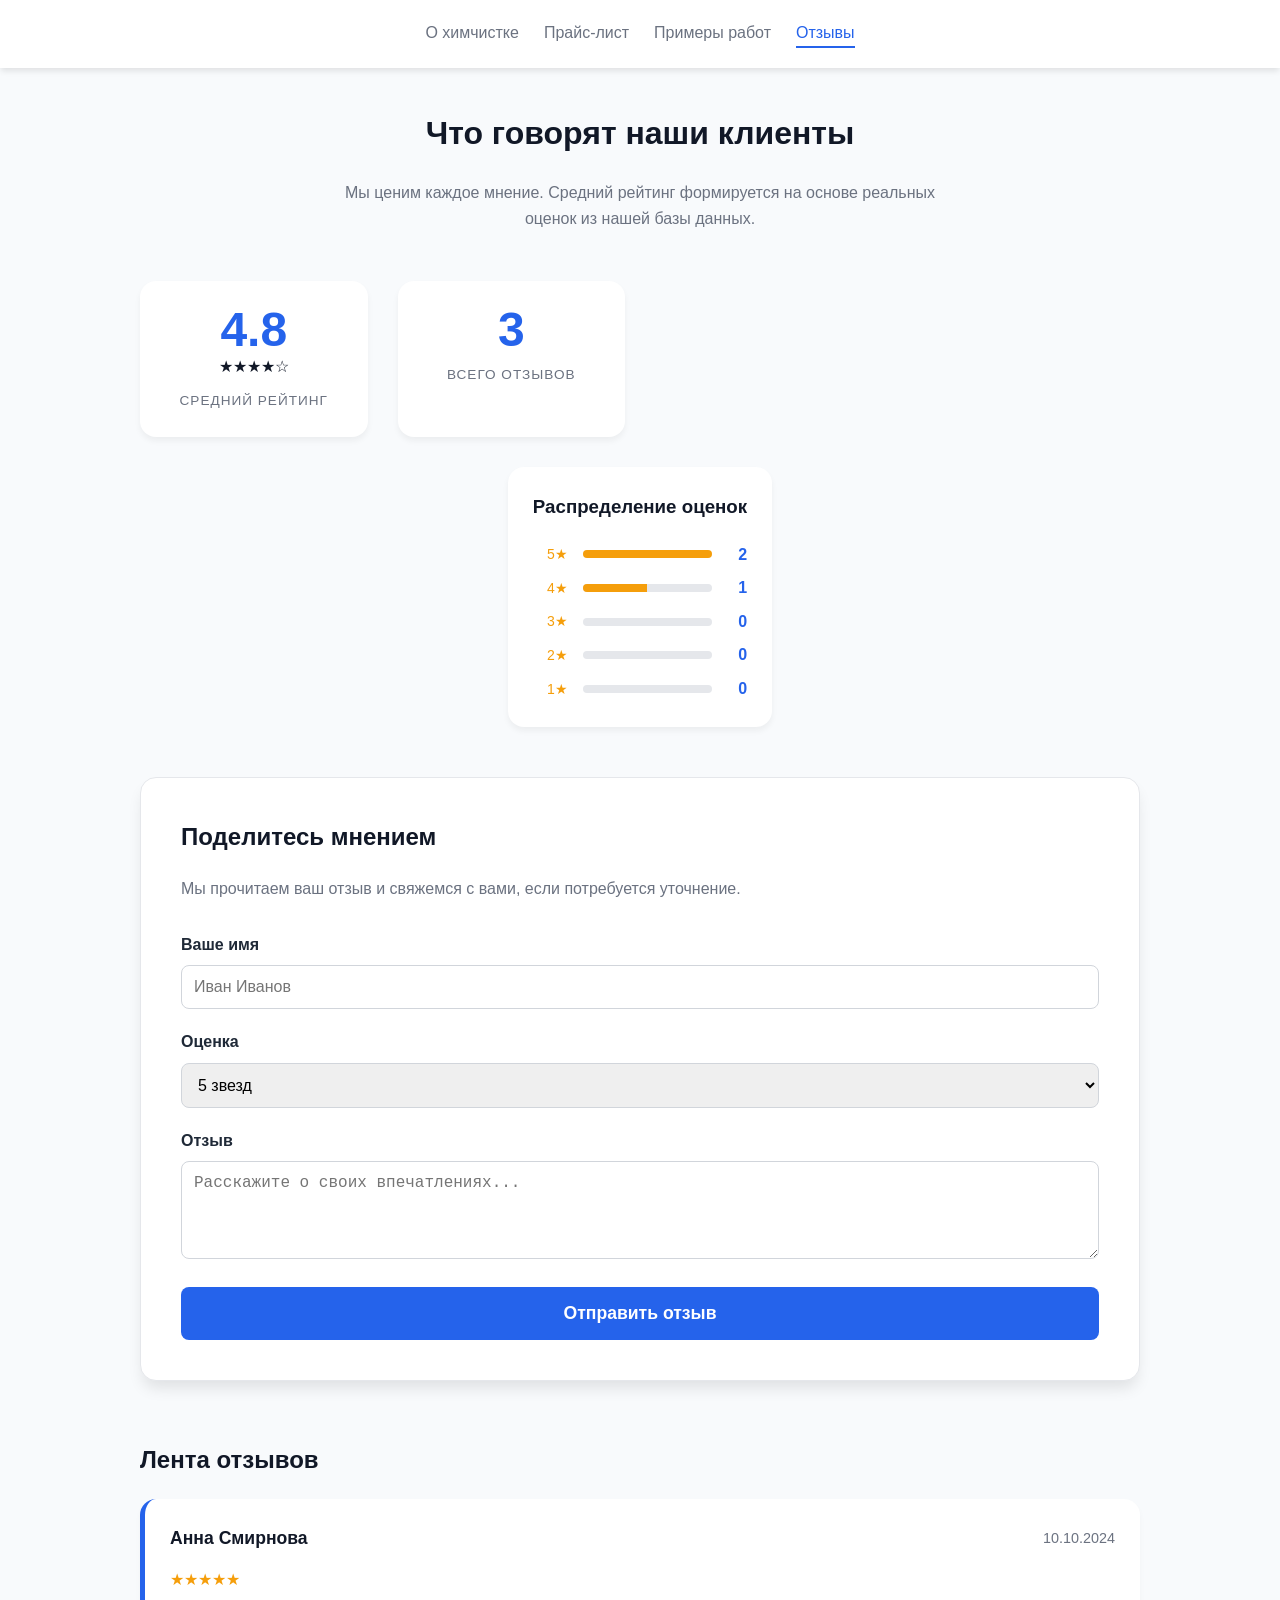
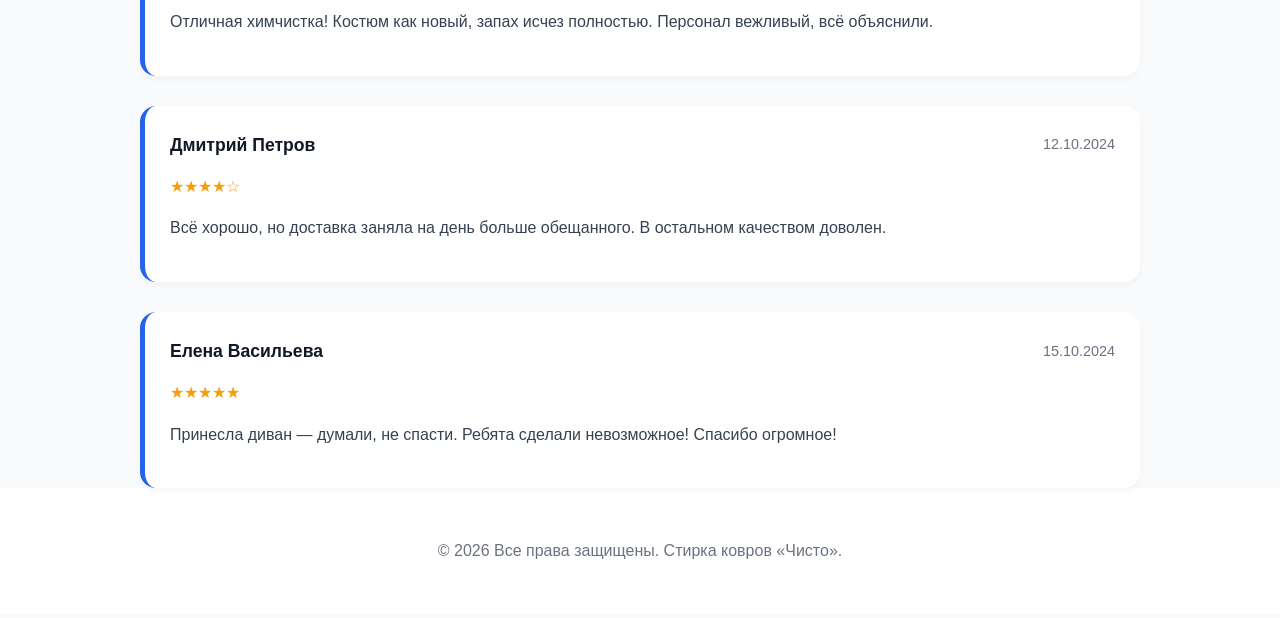
==== otziv.html @ 87a40178 "Add files via upload" ====
<!DOCTYPE html>
<html lang="ru">
<head>
    <meta charset="UTF-8">
    <meta name="viewport" content="width=device-width, initial-scale=1.0">
    <title>Отзывы о химчистке «Чисто»</title>
    <!-- Подключаем иконки для красоты -->
    <link rel="stylesheet" href="https://cdnjs.cloudflare.com/ajax/libs/font-awesome/6.4.0/css/all.min.css">
    
    <style>
        :root {
            --primary: #2563eb;       /* Синий цвет бренда */
            --accent: #f59e0b;       /* Жёлтый для звёзд */
            --bg: #f8fafc;            /* Светло-фиолетовый фон */
            --card-bg: #ffffff;       /* Белый для карточек */
            --text: #111827;          /* Тёмный текст */
            --gray: #6b7280;          /* Серый для второстепенного текста */
        }

        body {
            margin: 0;
            padding: 0;
            font-family: 'Segoe UI', Roboto, Helvetica, Arial, sans-serif;
            background-color: var(--bg);
            color: var(--text);
            line-height: 1.6;
        }

        /* Шапка */
        header {
            background: var(--card-bg);
            box-shadow: 0 4px 6px -1px rgba(0, 0, 0, 0.1);
            padding: 20px 0;
        }
        .container {
            max-width: 1000px;
            margin: 0 auto;
            padding: 0 20px;
        }
        nav {
            display: flex;
            justify-content: center;
            flex-wrap: wrap;
            gap: 25px;
        }
        a { text-decoration: none; color: var(--gray); font-weight: 500; }
        a:hover { color: var(--primary); }
        .active { color: var(--primary); border-bottom: 2px solid var(--primary); }

        h1 { text-align: center; margin-top: 40px; color: var(--text); }
        p.subtitle { text-align: center; color: var(--gray); max-width: 600px; margin: 0 auto 50px; }

        /* --- БЛОК СТАТИСТИКИ (ИНТЕРЕСНЕЕ) --- */
        .stats-grid {
            display: grid;
            grid-template-columns: repeat(auto-fit, minmax(200px, 1fr));
            gap: 30px;
            margin-bottom: 50px;
        }
        
        .stat-card {
            background: var(--card-bg);
            padding: 25px;
            border-radius: 16px;
            text-align: center;
            box-shadow: 0 4px 6px rgba(0,0,0,0.05);
        }
        .big-num { font-size: 48px; font-weight: bold; color: var(--primary); line-height: 1; }
        .stat-label { color: var(--gray); margin-top: 10px; text-transform: uppercase; font-size: 0.85rem; letter-spacing: 1px; }
        
        /* Диаграмма распределения */
        .rating-distribution {
            margin-top: 20px;
            display: flex;
            flex-direction: column;
            gap: 8px;
        }
        .bar-row {
            display: flex;
            align-items: center;
            gap: 15px;
        }
        .stars-small { color: var(--accent); font-size: 14px; width: 35px; text-align: right; }
        .progress-bar {
            flex-grow: 1;
            height: 8px;
            background: #e5e7eb;
            border-radius: 4px;
            overflow: hidden;
        }
        .progress-fill {
            height: 100%;
            background: var(--accent);
            width: 0%; /* Заполняется через JS */
            transition: width 1s ease-out;
        }
        .count-num { color: var(--primary); font-weight: bold; min-width: 20px; text-align: right; }

        /* --- ФОРМА --- */
        .form-section {
            background: var(--card-bg);
            padding: 40px;
            border-radius: 16px;
            box-shadow: 0 10px 15px -3px rgba(0, 0, 0, 0.1);
            margin-bottom: 60px;
            border: 1px solid #e5e7eb;
        }
        .form-group { margin-bottom: 20px; }
        label { display: block; margin-bottom: 8px; font-weight: 600; color: #1f2937; }
        input, textarea, select {
            width: 100%;
            padding: 12px;
            border: 1px solid #d1d5db;
            border-radius: 8px;
            font-size: 1rem;
            box-sizing: border-box;
        }
        button.submit-btn {
            background: var(--primary);
            color: white;
            border: none;
            padding: 16px 32px;
            border-radius: 8px;
            font-size: 1.1rem;
            cursor: pointer;
            width: 100%;
            font-weight: 600;
            transition: background 0.3s;
        }
        button.submit-btn:hover { background: #1d4ed8; }

        /* --- СПИСОК ОТЗЫВОВ --- */
        .reviews-list {
            display: grid;
            gap: 30px;
        }
        .review-card {
            background: var(--card-bg);
            border-radius: 16px;
            padding: 25px;
            box-shadow: 0 4px 6px rgba(0,0,0,0.03);
            transition: transform 0.2s, box-shadow 0.2s;
            border-left: 5px solid var(--primary);
        }
        .review-card:hover {
            transform: translateY(-5px);
            box-shadow: 0 10px 15px rgba(0,0,0,0.1);
        }
        .review-header { display: flex; justify-content: space-between; align-items: center; margin-bottom: 15px; }
        .reviewer-name { font-weight: 700; font-size: 1.1rem; color: var(--text); }
        .review-date { color: var(--gray); font-size: 0.9rem; }
        .review-stars { color: var(--accent); margin-bottom: 15px; }
        .review-text { color: #374151; }

        footer {
            text-align: center;
            padding: 50px 20px;
            color: var(--gray);
            background: white;
        }
    </style>
</head>
<body>

    <header>
        <div class="container">
            <nav>
                <a href="index.html">О химчистке</a>
                <a href="about.html">Прайс-лист</a>
                <a href="primeri.html">Примеры работ</a>
                <a href="#" class="active">Отзывы</a>
            </nav>
        </div>
    </header>

    <main class="container">
        <h1>Что говорят наши клиенты</h1>
        <p class="subtitle">Мы ценим каждое мнение. Средний рейтинг формируется на основе реальных оценок из нашей базы данных.</p>

        <!-- Статистика -->
        <section class="stats-grid">
            <div class="stat-card">
                <!-- Здесь мы вручную поставим среднюю оценку, чтобы не ломать логику -->
                <div class="big-num">4.8</div>
                <div class="stars-large">★★★★☆</div>
                <div class="stat-label">Средний рейтинг</div>
            </div>
            <div class="stat-card">
                <div class="big-num" id="total-reviews">3</div>
                <div class="stat-label">Всего отзывов</div>
            </div>
            
            <!-- Блок диаграммы (статический пример) -->
            <div class="stat-card" style="grid-column: 1 / -1; max-width: 800px; margin: 0 auto;">
                <h3 style="text-align: center; margin: 0 0 20px;">Распределение оценок</h3>
                <div class="rating-distribution">
                    <div class="bar-row">
                        <span class="stars-small">5★</span>
                        <div class="progress-bar"><div class="progress-fill" style="width: 100%"></div></div>
                        <span class="count-num">2</span>
                    </div>
                    <div class="bar-row">
                        <span class="stars-small">4★</span>
                        <div class="progress-bar"><div class="progress-fill" style="width: 50%"></div></div>
                        <span class="count-num">1</span>
                    </div>
                    <div class="bar-row">
                        <span class="stars-small">3★</span>
                        <div class="progress-bar"><div class="progress-fill" style="width: 0%"></div></div>
                        <span class="count-num">0</span>
                    </div>
                    <div class="bar-row">
                        <span class="stars-small">2★</span>
                        <div class="progress-bar"><div class="progress-fill" style="width: 0%"></div></div>
                        <span class="count-num">0</span>
                    </div>
                    <div class="bar-row">
                        <span class="stars-small">1★</span>
                        <div class="progress-bar"><div class="progress-fill" style="width: 0%"></div></div>
                        <span class="count-num">0</span>
                    </div>
                </div>
            </div>
        </section>

        <!-- Форма -->
        <section class="form-section">
            <h2 style="margin-top:0; margin-bottom:20px;">Поделитесь мнением</h2>
            <p style="color:var(--gray); margin-bottom:30px;">Мы прочитаем ваш отзыв и свяжемся с вами, если потребуется уточнение.</p>
            
            <!-- ВАЖНО: action ведет прямо на Google Script. method="POST". Нет onsubmit! -->
            <form action="https://script.google.com/macros/s/AKfycbwCcK3U7pm85iudgbvR3y4Ulh1Gzy_-y-i9Rs-zDwCR5x7DGD-Mqr5RqYFoYuJ7GdJx3g/exec" 
                  method="POST">
                
                <div class="form-group">
                    <label for="name">Ваше имя</label>
                    <!-- name="name" обязателен для Google Script -->
                    <input type="text" id="name" name="name" required placeholder="Иван Иванов">
                </div>

                <div class="form-group">
                    <label for="rating">Оценка</label>
                    <!-- name="rating" обязателен -->
                    <select id="rating" name="rating" required>
                        <option value="5">5 звезд</option>
                        <option value="4">4 звезды</option>
                        <option value="3">3 звезды</option>
                        <option value="2">2 звезды</option>
                        <option value="1">1 звезда</option>
                    </select>
                </div>

                <div class="form-group">
                    <label for="comment">Отзыв</label>
                    <!-- name="comment" обязателен -->
                    <textarea id="comment" name="comment" rows="4" required placeholder="Расскажите о своих впечатлениях..."></textarea>
                </div>

                <!-- Кнопка просто отправляет форму -->
                <button type="submit" class="submit-btn">Отправить отзыв</button>
            </form>
        </section>

        <!-- Список отзывов -->
        <h2>Лента отзывов</h2>
        <div class="reviews-list" id="reviews-container">
            <!-- Карточки отзывов (статические, чтобы сайт не был пустым) -->
            
            <article class="review-card">
                <div class="review-header">
                    <span class="reviewer-name">Анна Смирнова</span>
                    <span class="review-date">10.10.2024</span> 
                </div>
                <div class="review-stars">★★★★★</div>
                <p class="review-text">Отличная химчистка! Костюм как новый, запах исчез полностью. Персонал вежливый, всё объяснили.</p>
            </article>

            <article class="review-card">
                <div class="review-header">
                    <span class="reviewer-name">Дмитрий Петров</span>
                    <span class="review-date">12.10.2024</span> 
                </div>
                <div class="review-stars">★★★★☆</div>
                <p class="review-text">Всё хорошо, но доставка заняла на день больше обещанного. В остальном качеством доволен.</p>
            </article>

            <article class="review-card">
                <div class="review-header">
                    <span class="reviewer-name">Елена Васильева</span>
                    <span class="review-date">15.10.2024</span> 
                </div>
                <div class="review-stars">★★★★★</div>
                <p class="review-text">Принесла диван — думали, не спасти. Ребята сделали невозможное! Спасибо огромное!</p>
            </article>
        </div>
    </main>

    <footer>
        &copy; 2026 Все права защищены. Стирка ковров «Чисто».
    </footer>

    <!-- Единственный JS, который нужен: функция отрисовки звёзд -->
    <script>
        function renderStars(num) {
            let stars = '';
            const rating = Math.round(num); 
            for (let i = 1; i <= 5; i++) {
                stars += i <= rating ? '★' : '☆';
            }
            return stars;
        }
    </script>
</body>
</html>
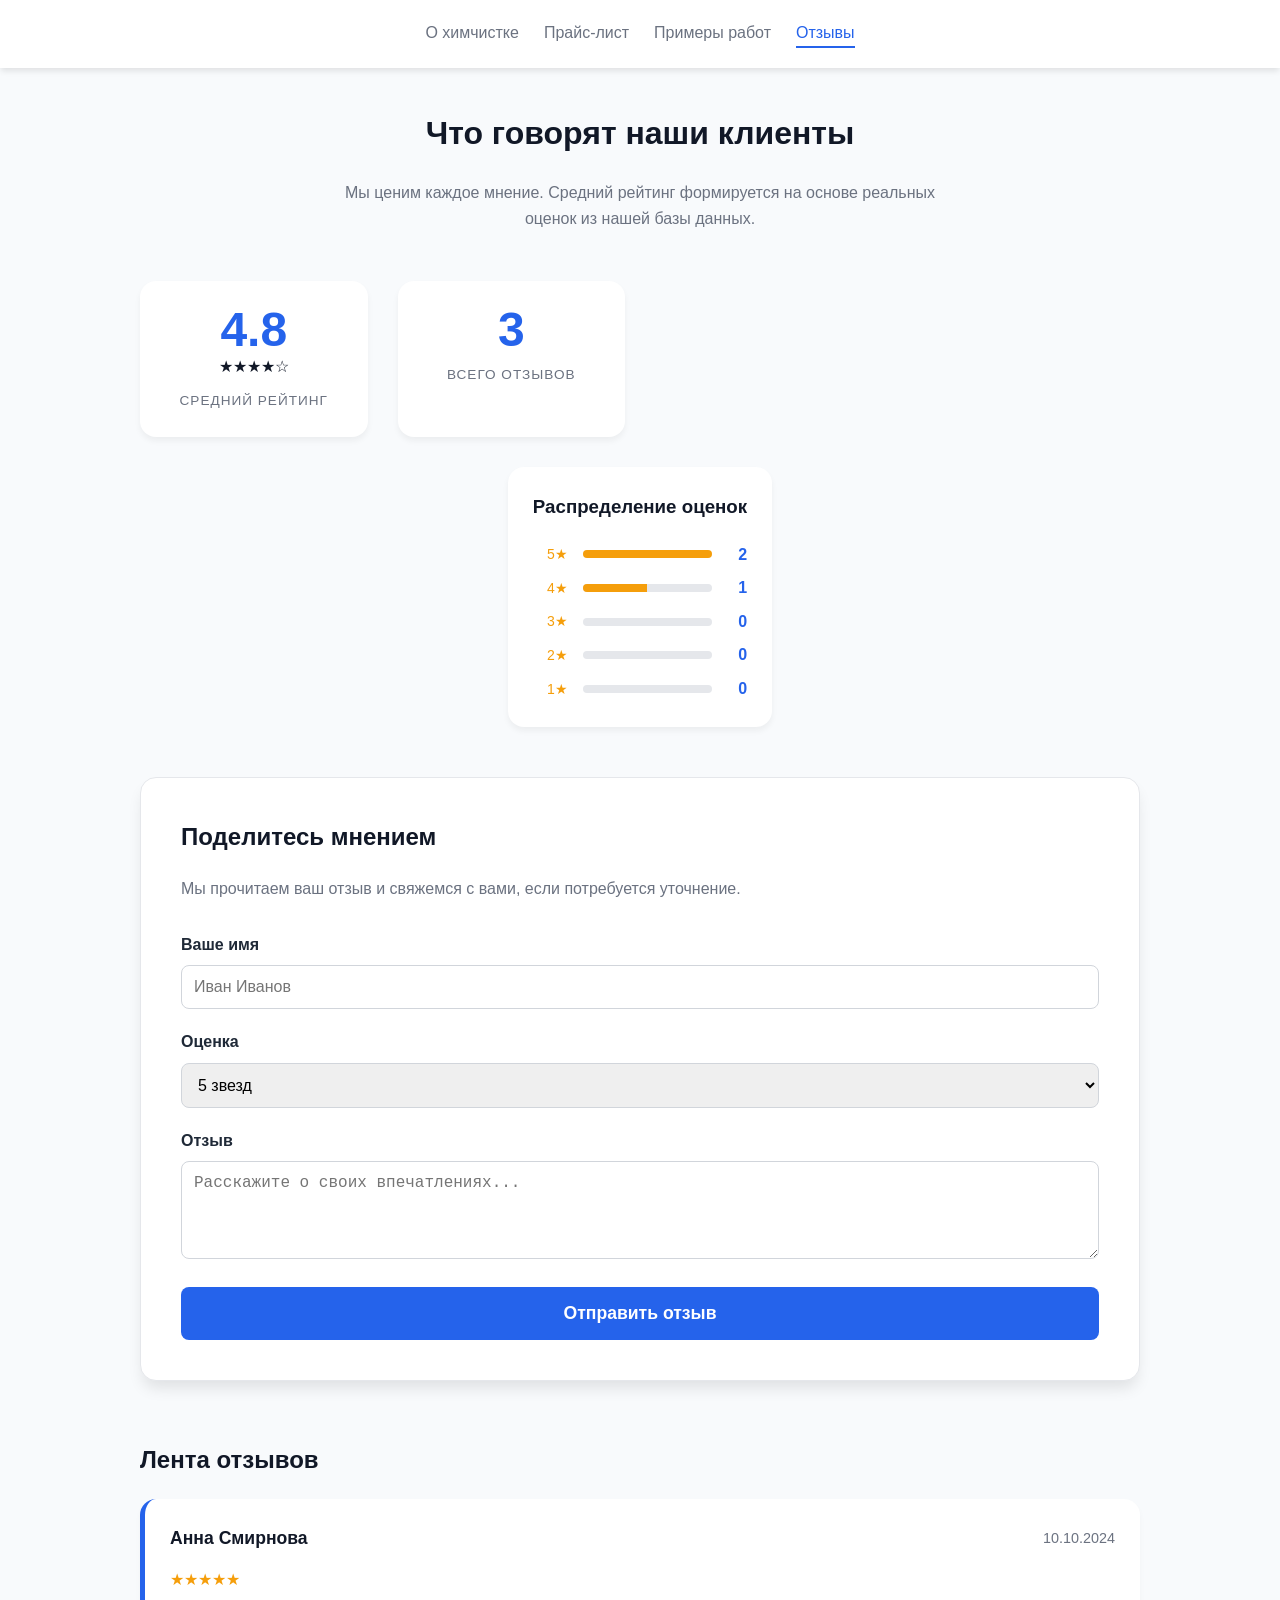
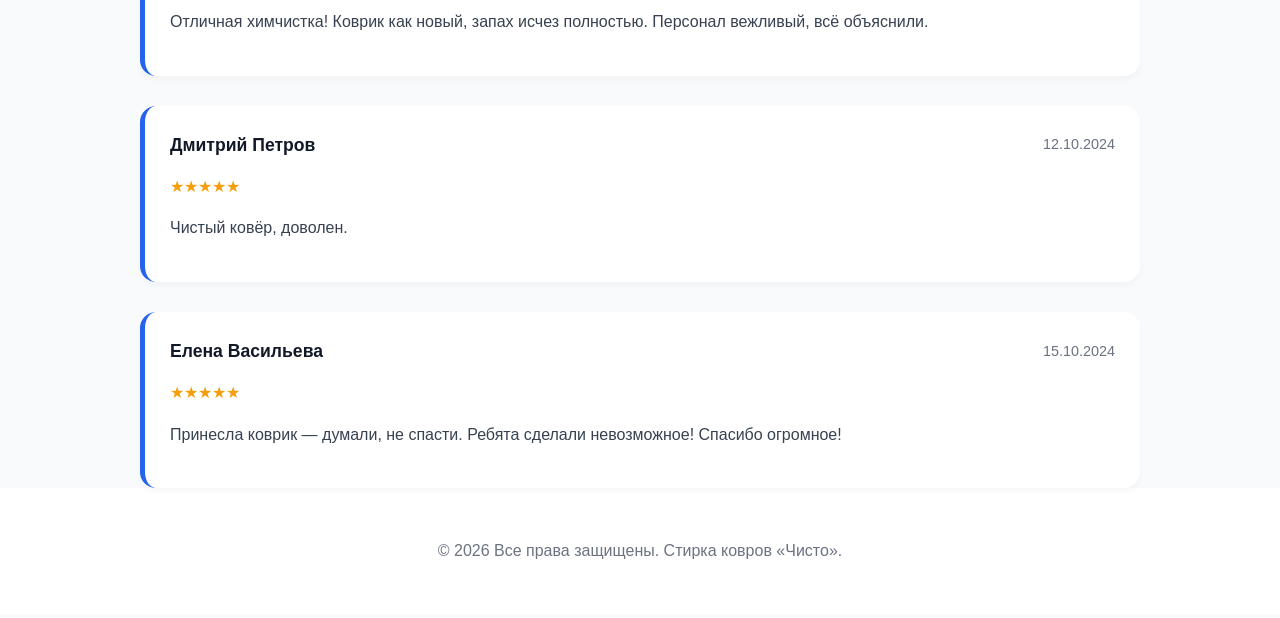
==== commit eb8c2ae6: "Add files via upload" ====
--- a/otziv.html
+++ b/otziv.html
@@ -272,7 +272,7 @@
                     <span class="review-date">10.10.2024</span> 
                 </div>
                 <div class="review-stars">★★★★★</div>
-                <p class="review-text">Отличная химчистка! Костюм как новый, запах исчез полностью. Персонал вежливый, всё объяснили.</p>
+                <p class="review-text">Отличная химчистка! Коврик как новый, запах исчез полностью. Персонал вежливый, всё объяснили.</p>
             </article>
 
             <article class="review-card">
@@ -280,8 +280,8 @@
                     <span class="reviewer-name">Дмитрий Петров</span>
                     <span class="review-date">12.10.2024</span> 
                 </div>
-                <div class="review-stars">★★★★☆</div>
-                <p class="review-text">Всё хорошо, но доставка заняла на день больше обещанного. В остальном качеством доволен.</p>
+                <div class="review-stars">★★★★★</div>
+                <p class="review-text">Чистый ковёр, доволен.</p>
             </article>
 
             <article class="review-card">
@@ -290,7 +290,7 @@
                     <span class="review-date">15.10.2024</span> 
                 </div>
                 <div class="review-stars">★★★★★</div>
-                <p class="review-text">Принесла диван — думали, не спасти. Ребята сделали невозможное! Спасибо огромное!</p>
+                <p class="review-text">Принесла коврик — думали, не спасти. Ребята сделали невозможное! Спасибо огромное!</p>
             </article>
         </div>
     </main>
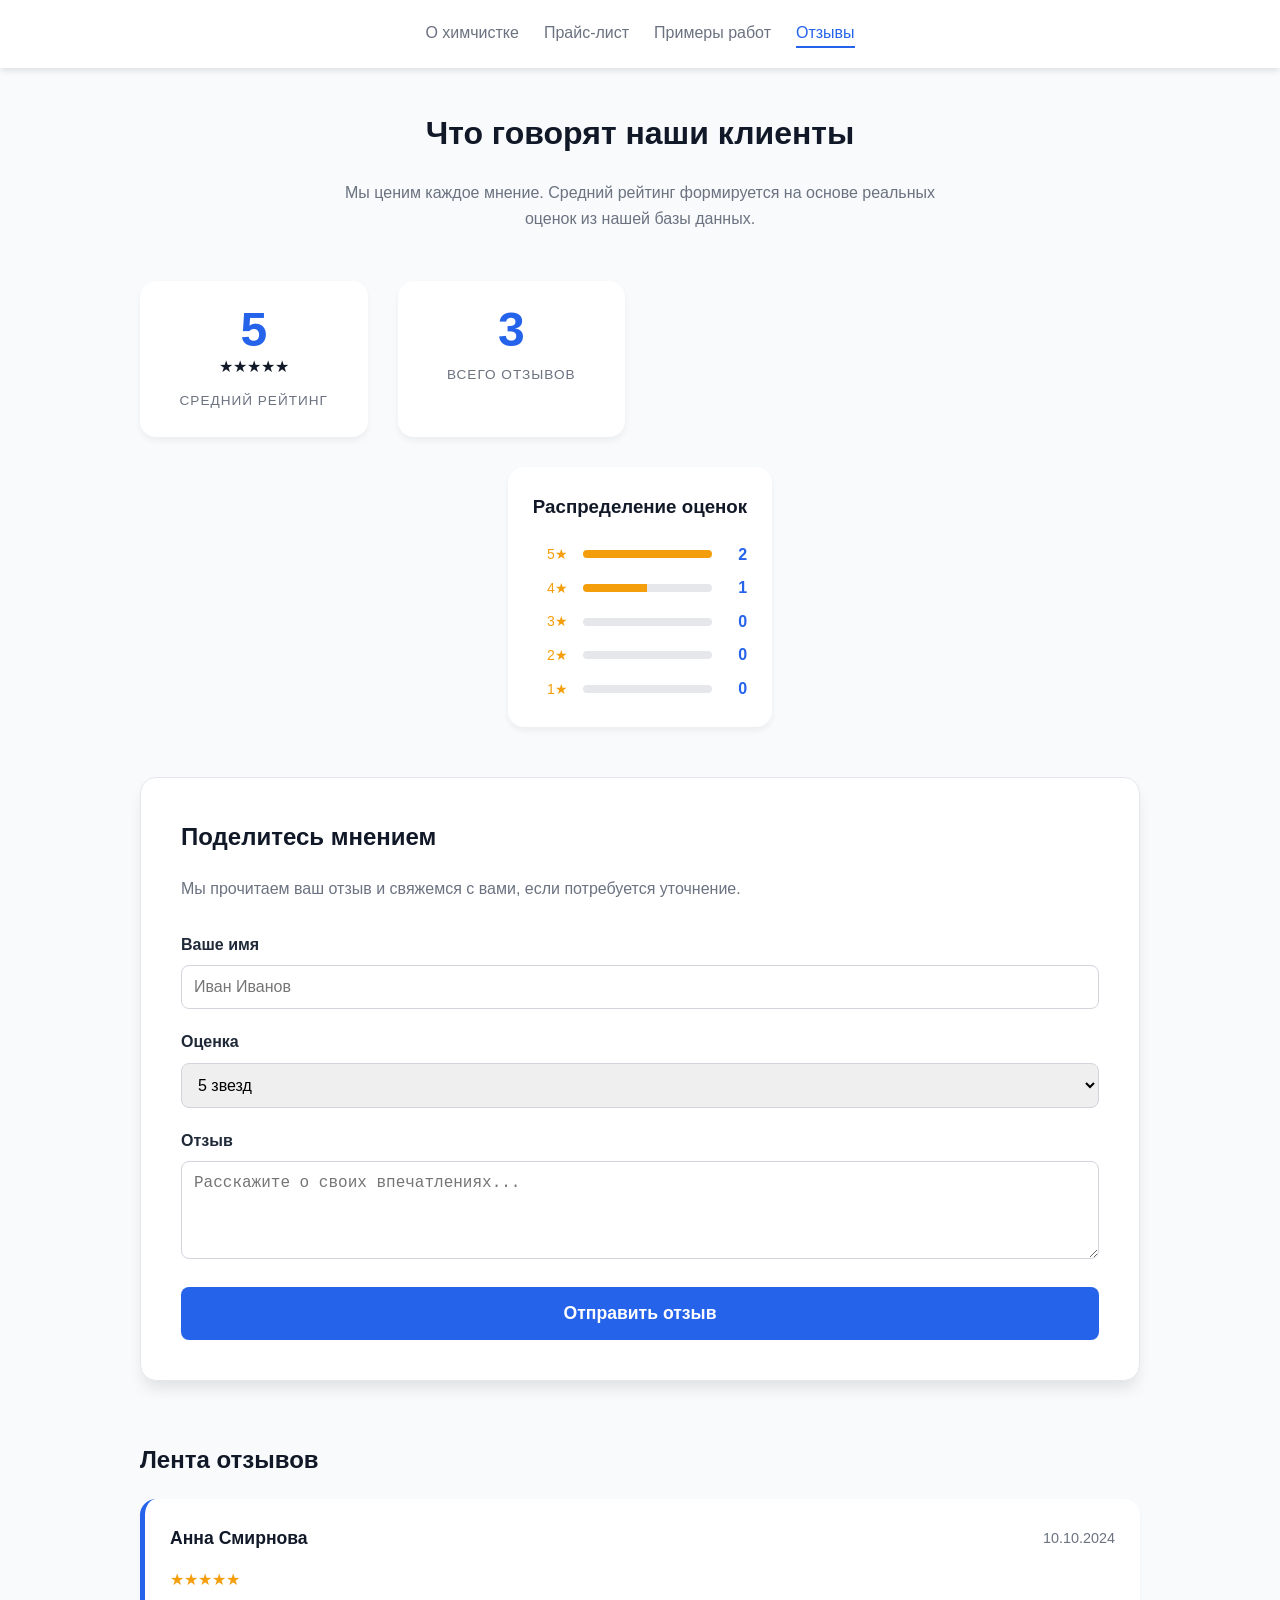
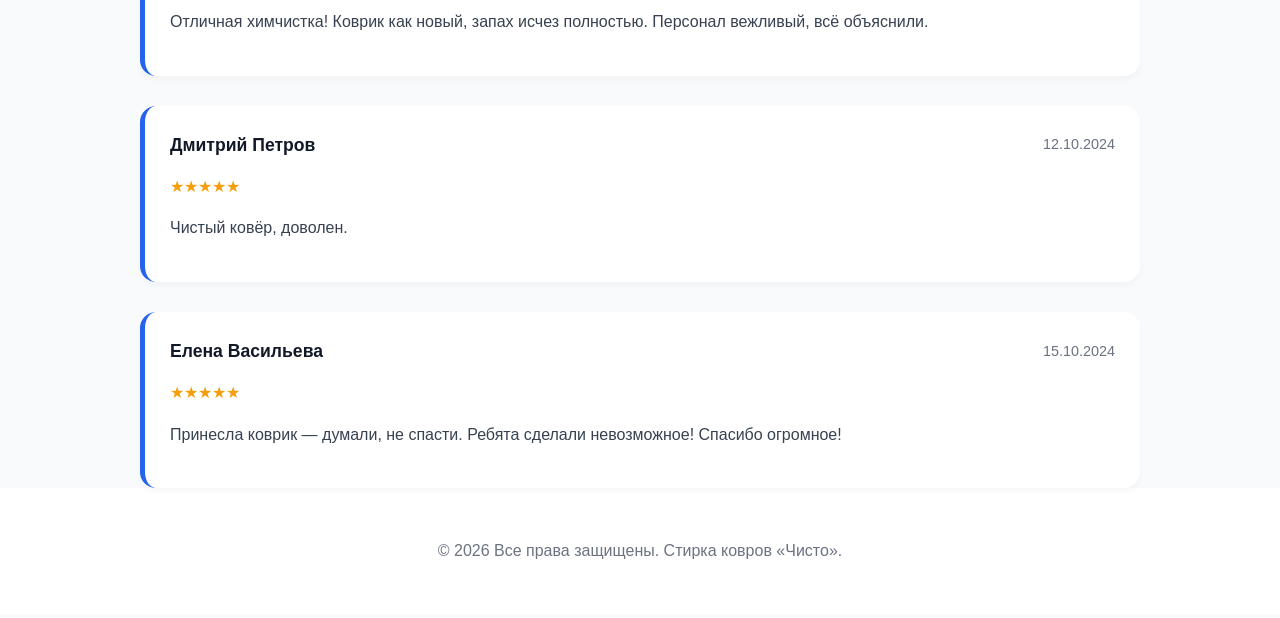
==== commit 3df4e135: "Update otziv.html поменял текст отзывов" ====
--- a/otziv.html
+++ b/otziv.html
@@ -181,8 +181,8 @@
         <section class="stats-grid">
             <div class="stat-card">
                 <!-- Здесь мы вручную поставим среднюю оценку, чтобы не ломать логику -->
-                <div class="big-num">4.8</div>
-                <div class="stars-large">★★★★☆</div>
+                <div class="big-num">5</div>
+                <div class="stars-large">★★★★★</div>
                 <div class="stat-label">Средний рейтинг</div>
             </div>
             <div class="stat-card">
